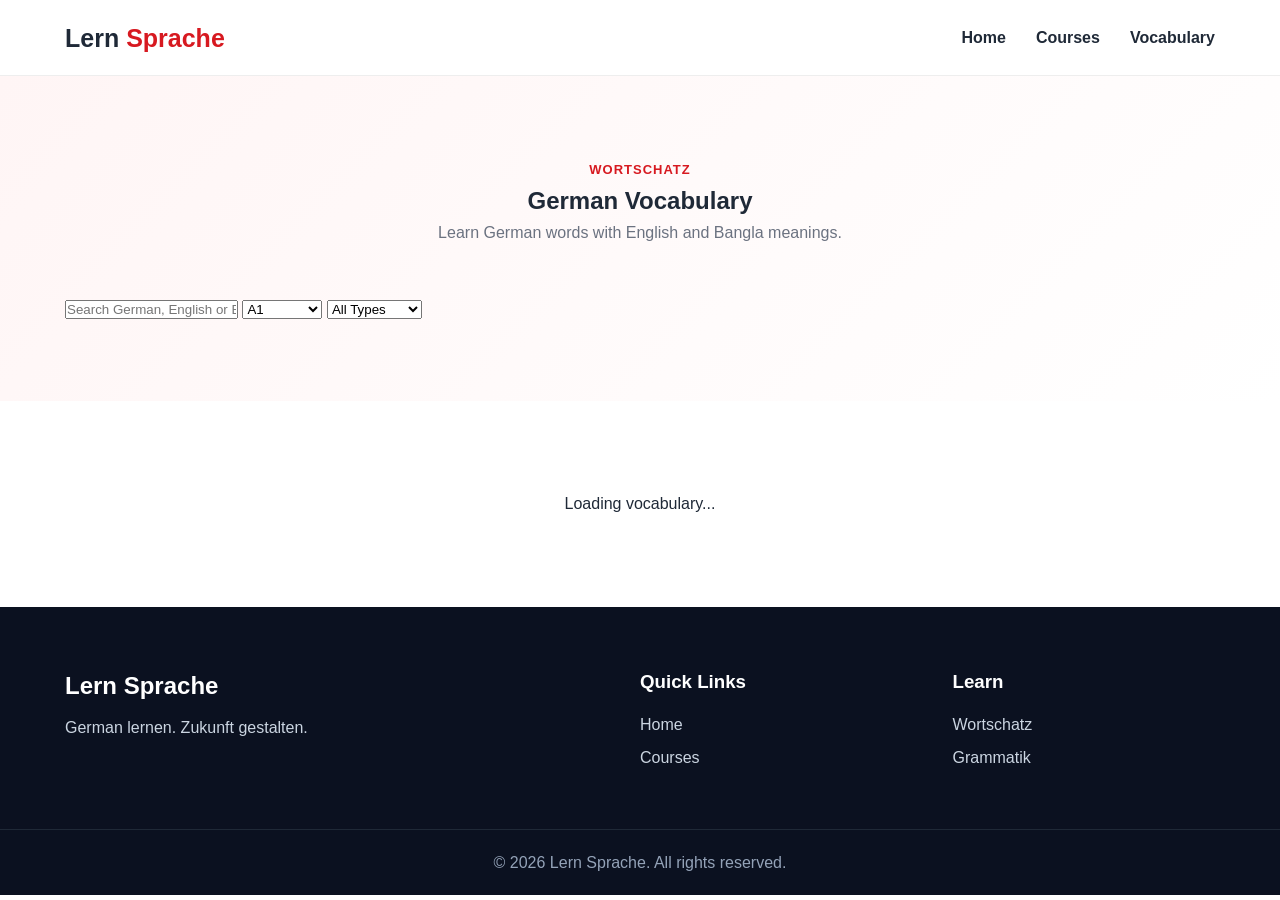
==== vocabulary/index.html @ 640fc01c "Create vocabulary index HTML file This HTML file serves as the vocabulary section for a language lea" ====
<!DOCTYPE html>
<html lang="en">

<head>

    <meta charset="UTF-8">

    <meta name="viewport" content="width=device-width, initial-scale=1.0">

    <title>Lern Sprache | Wortschatz</title>

    <link rel="stylesheet" href="../css/style.css">

</head>


<body>


<header class="header">

    <div class="container nav-container">

        <a href="../index.html" class="logo">
            Lern <span>Sprache</span>
        </a>

        <nav class="navbar">

            <a href="../index.html">Home</a>

            <a href="../index.html#courses">
                Courses
            </a>

            <a href="index.html">
                Vocabulary
            </a>

        </nav>

        <button class="menu-btn" id="menuBtn">
            ☰
        </button>

    </div>

</header>



<section class="course-detail-hero">

    <div class="container">

        <div class="section-heading">

            <span class="section-label">
                Wortschatz
            </span>

            <h1>
                German Vocabulary
            </h1>

            <p>
                Learn German words with English and Bangla meanings.
            </p>

        </div>


        <!-- SEARCH -->

        <div class="vocabulary-controls">

            <input
                type="text"
                id="searchInput"
                placeholder="Search German, English or Bangla..."
            >


            <select id="levelFilter">

                <option value="A1">
                    A1
                </option>

                <option value="A2">
                    A2
                </option>

                <option value="B1">
                    B1
                </option>

                <option value="ALL">
                    All Levels
                </option>

            </select>


            <select id="typeFilter">

                <option value="ALL">
                    All Types
                </option>

                <option value="Nomen">
                    Nomen
                </option>

                <option value="Verb">
                    Verben
                </option>

                <option value="Adjektiv">
                    Adjektive
                </option>

                <option value="Adverb">
                    Adverbien
                </option>

                <option value="Expression">
                    Expressions
                </option>

            </select>

        </div>

    </div>

</section>



<section class="section">

    <div class="container">

        <div
            id="vocabularyContainer"
            class="vocabulary-grid"
        >

            <p class="loading">
                Loading vocabulary...
            </p>

        </div>

    </div>

</section>



<footer class="footer">

    <div class="container footer-container">

        <div>

            <h2 class="footer-logo">
                Lern Sprache
            </h2>

            <p>
                German lernen. Zukunft gestalten.
            </p>

        </div>

        <div>

            <h3>
                Quick Links
            </h3>

            <a href="../index.html">
                Home
            </a>

            <a href="../index.html#courses">
                Courses
            </a>

        </div>

        <div>

            <h3>
                Learn
            </h3>

            <a href="index.html">
                Wortschatz
            </a>

            <a href="#">
                Grammatik
            </a>

        </div>

    </div>


    <div class="copyright">

        <p>
            © 2026 Lern Sprache. All rights reserved.
        </p>

    </div>

</footer>



<script src="../js/main.js"></script>

<script src="../js/vocabulary.js"></script>

</body>

</html>
---- css/style.css ----
/* =========================
   GLOBAL
========================= */

* {
    margin: 0;
    padding: 0;
    box-sizing: border-box;
}


html {
    scroll-behavior: smooth;
}


body {
    font-family: Arial, Helvetica, sans-serif;
    color: #1f2937;
    background: #ffffff;
    line-height: 1.6;
}


a {
    text-decoration: none;
    color: inherit;
}


.container {
    width: 90%;
    max-width: 1150px;
    margin: auto;
}


.section {
    padding: 90px 0;
}


/* =========================
   HEADER
========================= */

.header {
    position: sticky;
    top: 0;
    z-index: 1000;
    background: #ffffff;
    border-bottom: 1px solid #eeeeee;
}


.nav-container {
    height: 75px;
    display: flex;
    align-items: center;
    justify-content: space-between;
}


.logo {
    font-size: 25px;
    font-weight: 800;
}


.logo span {
    color: #d71920;
}


.navbar {
    display: flex;
    gap: 30px;
}


.navbar a {
    font-weight: 600;
    transition: 0.3s;
}


.navbar a:hover {
    color: #d71920;
}


.menu-btn {
    display: none;
    border: none;
    background: none;
    font-size: 28px;
    cursor: pointer;
}


/* =========================
   HERO
========================= */

.hero {
    background: linear-gradient(
        135deg,
        #fff5f5,
        #ffffff
    );

    padding: 100px 0;
}


.hero-container {
    display: grid;
    grid-template-columns: 1.3fr 0.7fr;
    gap: 60px;
    align-items: center;
}


.hero-label {
    display: inline-block;
    margin-bottom: 20px;
    padding: 8px 15px;
    background: #ffffff;
    border-radius: 30px;
    font-size: 14px;
    font-weight: 600;
}


.hero h1 {
    font-size: 58px;
    line-height: 1.1;
    margin-bottom: 15px;
}


.hero h1 span {
    color: #d71920;
}


.hero-bangla {
    font-size: 24px;
    font-weight: 700;
    margin-bottom: 15px;
}


.hero-description {
    max-width: 650px;
    color: #6b7280;
    font-size: 18px;
}


.hero-buttons {
    display: flex;
    gap: 15px;
    margin-top: 30px;
}


/* =========================
   BUTTONS
========================= */

.btn {
    display: inline-block;
    padding: 13px 24px;
    border-radius: 8px;
    font-weight: 700;
    border: none;
    cursor: pointer;
}


.btn-primary {
    background: #d71920;
    color: #ffffff;
}


.btn-primary:hover {
    background: #b9141a;
}


.btn-secondary {
    border: 1px solid #d71920;
    color: #d71920;
    background: #ffffff;
}


.btn-secondary:hover {
    background: #fff0f0;
}


.btn-disabled {
    background: #dddddd;
    color: #777777;
    width: 100%;
    cursor: not-allowed;
}


/* =========================
   HERO CARD
========================= */

.hero-card {
    background: #ffffff;
    padding: 45px 30px;
    border-radius: 20px;
    text-align: center;
    box-shadow: 0 15px 40px rgba(0, 0, 0, 0.08);
}


.german-flag {
    font-size: 70px;
    margin-bottom: 15px;
}


.hero-card h3 {
    font-size: 28px;
}


.hero-card p {
    color: #777777;
    margin: 10px 0 25px;
}


.hero-levels {
    display: flex;
    justify-content: center;
    gap: 10px;
}


.hero-levels span {
    width: 50px;
    height: 50px;
    display: flex;
    align-items: center;
    justify-content: center;
    background: #111827;
    color: #ffffff;
    border-radius: 50%;
    font-weight: bold;
}


/* =========================
   SECTION HEADING
========================= */

.section-heading {
    text-align: center;
    max-width: 700px;
    margin: 0 auto 50px;
}


.section-label {
    color: #d71920;
    font-weight: 700;
    text-transform: uppercase;
    font-size: 13px;
    letter-spacing: 1px;
}


.section-heading h2 {
    font-size: 38px;
    margin: 10px 0;
}


.section-heading p {
    color: #6b7280;
}


/* =========================
   FEATURES
========================= */

.features {
    display: grid;
    grid-template-columns: repeat(4, 1fr);
    gap: 20px;
}


.feature-card {
    padding: 30px;
    border: 1px solid #eeeeee;
    border-radius: 15px;
    transition: 0.3s;
}


.feature-card:hover {
    transform: translateY(-5px);
    box-shadow: 0 10px 30px rgba(0, 0, 0, 0.07);
}


.feature-icon {
    font-size: 35px;
    margin-bottom: 15px;
}


.feature-card h3 {
    margin-bottom: 10px;
}


.feature-card p {
    color: #6b7280;
}


/* =========================
   COURSES
========================= */

.courses-section {
    background: #f8fafc;
}


.courses-grid {
    display: grid;
    grid-template-columns: repeat(4, 1fr);
    gap: 20px;
}


.course-card {
    background: #ffffff;
    border-radius: 16px;
    padding: 28px;
    border: 1px solid #eeeeee;
    transition: 0.3s;
}


.course-card:hover {
    transform: translateY(-6px);
    box-shadow: 0 15px 35px rgba(0, 0, 0, 0.08);
}


.course-card.coming-soon {
    opacity: 0.75;
}


.course-top {
    display: flex;
    justify-content: space-between;
    align-items: center;
    margin-bottom: 20px;
}


.course-level {
    background: #111827;
    color: #ffffff;
    padding: 7px 13px;
    border-radius: 20px;
    font-weight: 700;
}


.coming-badge {
    font-size: 11px;
    background: #eeeeee;
    padding: 5px 8px;
    border-radius: 10px;
}


.course-card h3 {
    font-size: 25px;
}


.course-bangla {
    color: #d71920;
    font-weight: 600;
}


.course-description {
    margin: 15px 0;
    color: #6b7280;
    font-size: 14px;
}


.course-info {
    display: grid;
    grid-template-columns: 1fr 1fr;
    gap: 10px;
    margin: 20px 0;
}


.course-info div {
    background: #f8fafc;
    padding: 10px;
    border-radius: 8px;
}


.course-info small {
    display: block;
    color: #777777;
}


.course-info strong {
    display: block;
    margin-top: 3px;
}


.course-btn {
    width: 100%;
    text-align: center;
}


.loading,
.error {
    text-align: center;
    grid-column: 1 / -1;
}


/* =========================
   LEARNING
========================= */

.learning-grid {
    display: grid;
    grid-template-columns: repeat(6, 1fr);
    gap: 15px;
}


.learning-card {
    text-align: center;
    padding: 25px 10px;
    border: 1px solid #eeeeee;
    border-radius: 12px;
}


.learning-card span {
    font-size: 30px;
}


.learning-card h3 {
    margin-top: 10px;
}


.learning-card p {
    color: #777777;
    font-size: 14px;
}


/* =========================
   CTA
========================= */

.cta {
    padding: 90px 0;
    background: #111827;
    color: #ffffff;
    text-align: center;
}


.cta h2 {
    font-size: 40px;
    margin-bottom: 10px;
}


.cta p {
    margin-bottom: 25px;
    color: #d1d5db;
}


/* =========================
   FOOTER
========================= */

.footer {
    background: #0b1120;
    color: #ffffff;
    padding-top: 60px;
}


.footer-container {
    display: grid;
    grid-template-columns: 2fr 1fr 1fr;
    gap: 50px;
    padding-bottom: 50px;
}


.footer-logo {
    color: #ffffff;
    margin-bottom: 10px;
}


.footer-container h3 {
    margin-bottom: 15px;
}


.footer-container a {
    display: block;
    color: #cbd5e1;
    margin-bottom: 8px;
}


.footer-container p {
    color: #cbd5e1;
}


.copyright {
    border-top: 1px solid #1f2937;
    text-align: center;
    padding: 20px;
    color: #94a3b8;
}


/* =========================
   RESPONSIVE
========================= */

@media (max-width: 900px) {

    .hero-container {
        grid-template-columns: 1fr;
    }


    .features {
        grid-template-columns: repeat(2, 1fr);
    }


    .courses-grid {
        grid-template-columns: repeat(2, 1fr);
    }


    .learning-grid {
        grid-template-columns: repeat(3, 1fr);
    }

}


@media (max-width: 650px) {

    .navbar {
        display: none;
        position: absolute;
        top: 75px;
        left: 0;
        right: 0;
        background: #ffffff;
        flex-direction: column;
        padding: 20px;
        border-bottom: 1px solid #eeeeee;
    }


    .navbar.active {
        display: flex;
    }


    .menu-btn {
        display: block;
    }


    .hero {
        padding: 70px 0;
    }


    .hero h1 {
        font-size: 42px;
    }


    .hero-bangla {
        font-size: 20px;
    }


    .features {
        grid-template-columns: 1fr;
    }


    .courses-grid {
        grid-template-columns: 1fr;
    }


    .learning-grid {
        grid-template-columns: repeat(2, 1fr);
    }


    .footer-container {
        grid-template-columns: 1fr;
    }


    .section-heading h2 {
        font-size: 30px;
    }

}
/* =========================
   COURSE DETAIL PAGE
========================= */

.course-detail-hero {
    padding: 80px 0;
    background: linear-gradient(
        135deg,
        #fff5f5,
        #ffffff
    );
}


.back-link {
    display: inline-block;
    margin-bottom: 35px;
    color: #d71920;
    font-weight: 700;
}


.course-detail-content {
    max-width: 850px;
}


.course-level-large {
    display: inline-flex;
    align-items: center;
    justify-content: center;

    width: 80px;
    height: 80px;

    background: #111827;
    color: #ffffff;

    border-radius: 50%;

    font-size: 25px;
    font-weight: 800;

    margin-bottom: 25px;
}


.course-detail-content h1 {
    font-size: 55px;
    line-height: 1.1;
    margin-bottom: 8px;
}


.course-title-bangla {
    color: #d71920;
    font-size: 23px;
    font-weight: 700;
    margin-bottom: 20px;
}


.course-detail-description {
    max-width: 750px;
    color: #6b7280;
    font-size: 18px;
}


.course-detail-meta {
    display: flex;
    gap: 20px;
    margin-top: 35px;
}


.course-detail-meta div {
    background: #ffffff;
    padding: 18px 25px;
    border-radius: 10px;
    min-width: 170px;
    box-shadow: 0 8px 25px rgba(0, 0, 0, 0.06);
}


.course-detail-meta span {
    display: block;
    font-size: 13px;
    color: #777777;
}


.course-detail-meta strong {
    display: block;
    font-size: 20px;
    margin-top: 5px;
}


/* =========================
   LEARNING OUTCOMES
========================= */

.outcomes-grid {
    display: grid;
    grid-template-columns: repeat(4, 1fr);
    gap: 20px;
}


.outcome-card {
    padding: 30px;
    border: 1px solid #eeeeee;
    border-radius: 15px;
    background: #ffffff;
}


.outcome-icon {
    font-size: 40px;
    margin-bottom: 15px;
}


.outcome-card h3 {
    font-size: 22px;
}


.outcome-english {
    color: #d71920;
    font-size: 14px;
    font-weight: 600;
}


.outcome-card p {
    margin-top: 15px;
    color: #6b7280;
}


/* =========================
   GRAMMAR
========================= */

.grammar-section {
    background: #f8fafc;
}


.grammar-box,
.vocabulary-box {
    max-width: 850px;
    margin: auto;

    display: flex;
    gap: 25px;
    align-items: flex-start;

    background: #ffffff;

    padding: 35px;

    border-radius: 15px;

    border: 1px solid #eeeeee;
}


.grammar-icon,
.vocabulary-icon {
    font-size: 40px;
}


.grammar-box h3,
.vocabulary-box h3 {
    font-size: 25px;
    margin-bottom: 8px;
}


.grammar-box p,
.vocabulary-box p {
    color: #6b7280;
}


/* =========================
   COURSE CTA
========================= */

.course-cta {
    padding: 90px 0;
    background: #111827;
    color: #ffffff;
    text-align: center;
}


.course-cta-content {
    max-width: 700px;
    margin: auto;
}


.course-cta-content h2 {
    font-size: 40px;
    margin: 10px 0;
}


.course-cta-content p {
    color: #d1d5db;
}


.cta-price {
    font-size: 30px;
    font-weight: 800;
    margin: 20px 0;
}


/* =========================
   COURSE RESPONSIVE
========================= */

@media (max-width: 900px) {

    .outcomes-grid {
        grid-template-columns: repeat(2, 1fr);
    }

}


@media (max-width: 650px) {

    .course-detail-content h1 {
        font-size: 40px;
    }


    .course-detail-meta {
        flex-direction: column;
    }


    .course-detail-meta div {
        width: 100%;
    }


    .outcomes-grid {
        grid-template-columns: 1fr;
    }


    .grammar-box,
    .vocabulary-box {
        flex-direction: column;
    }

}
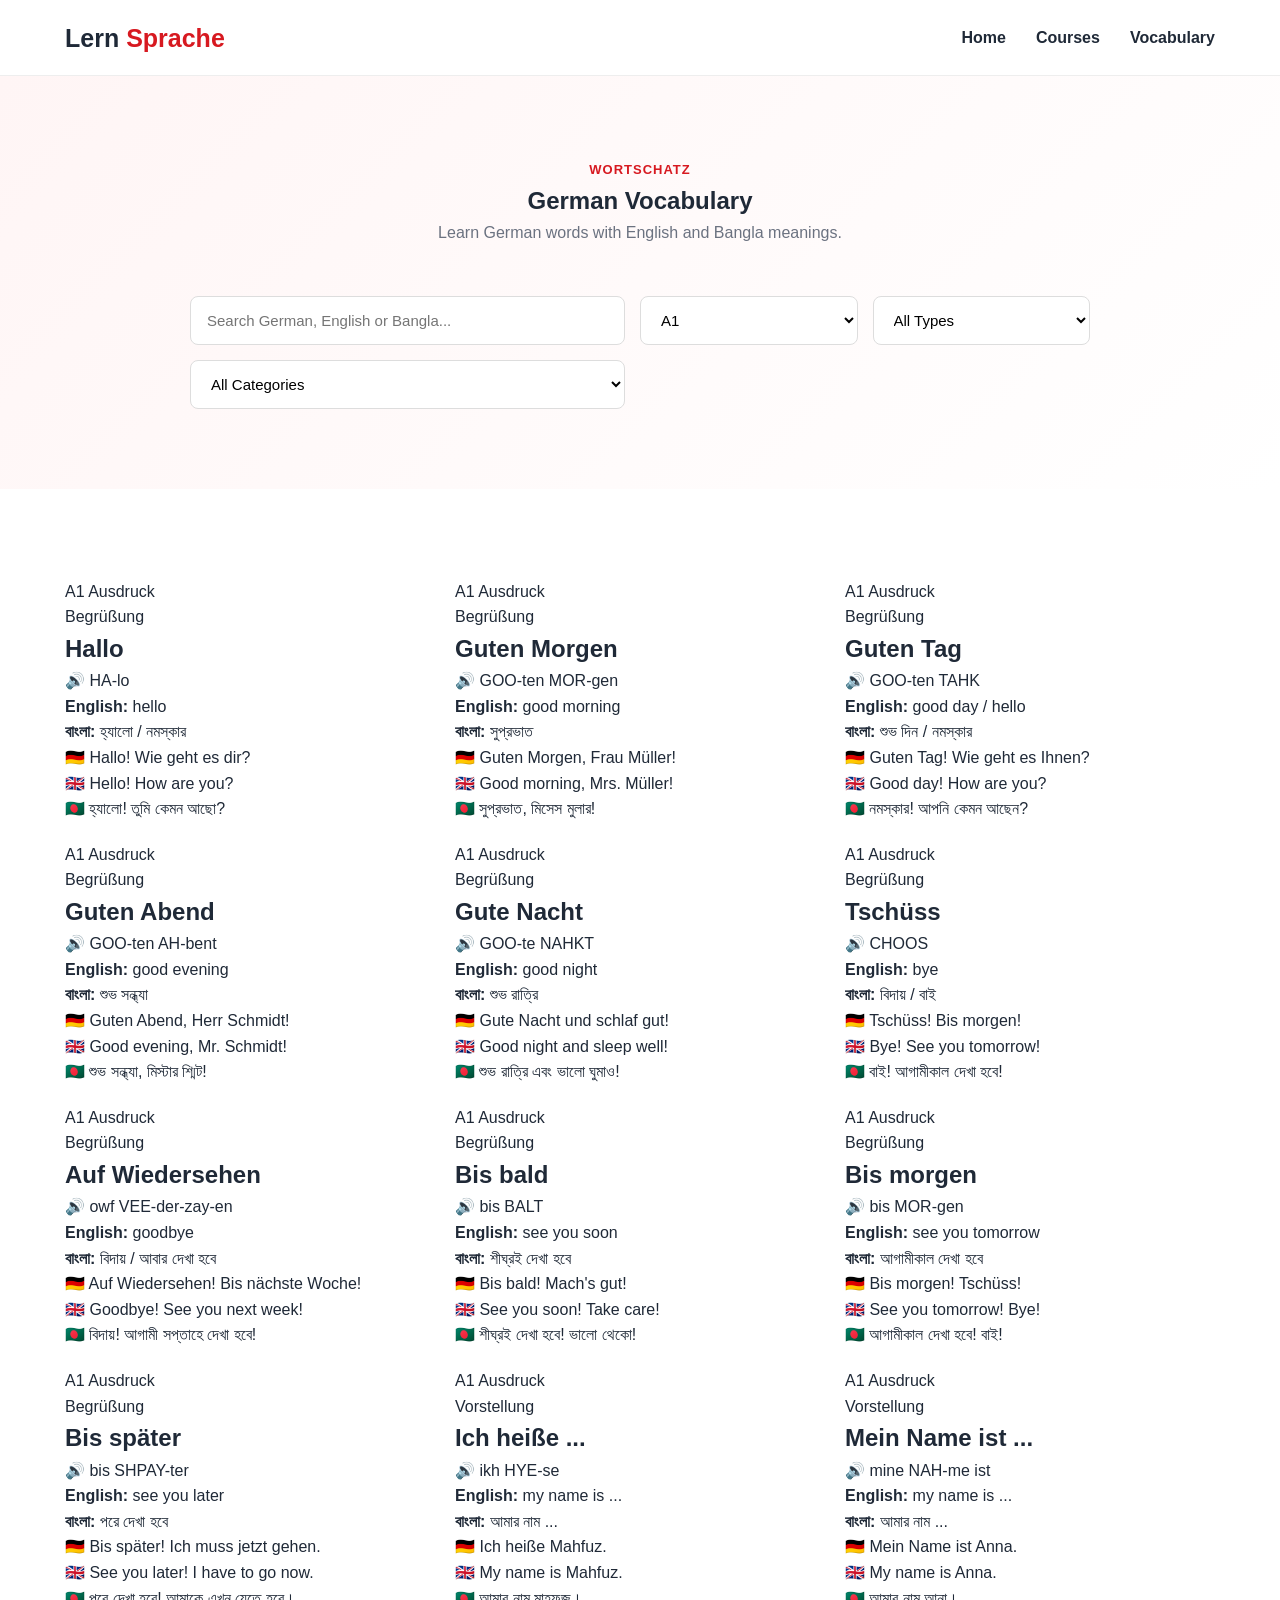
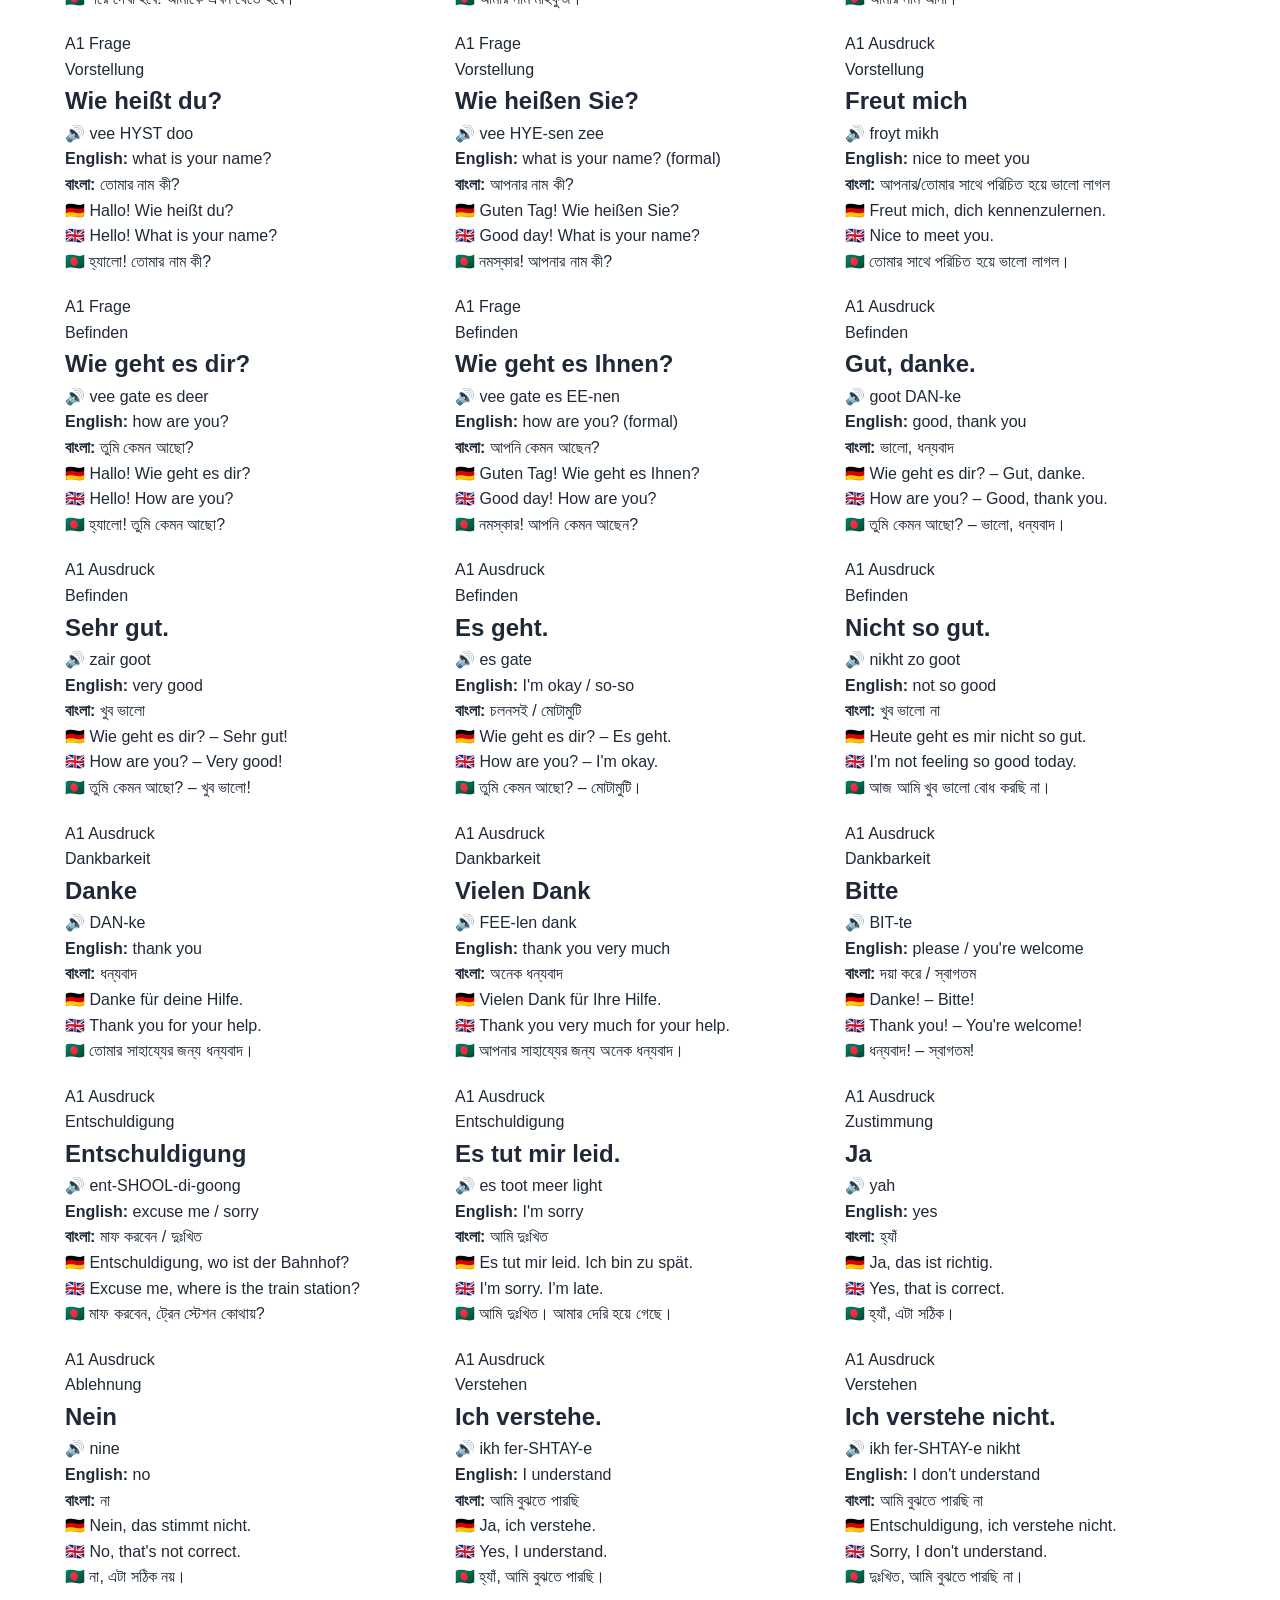
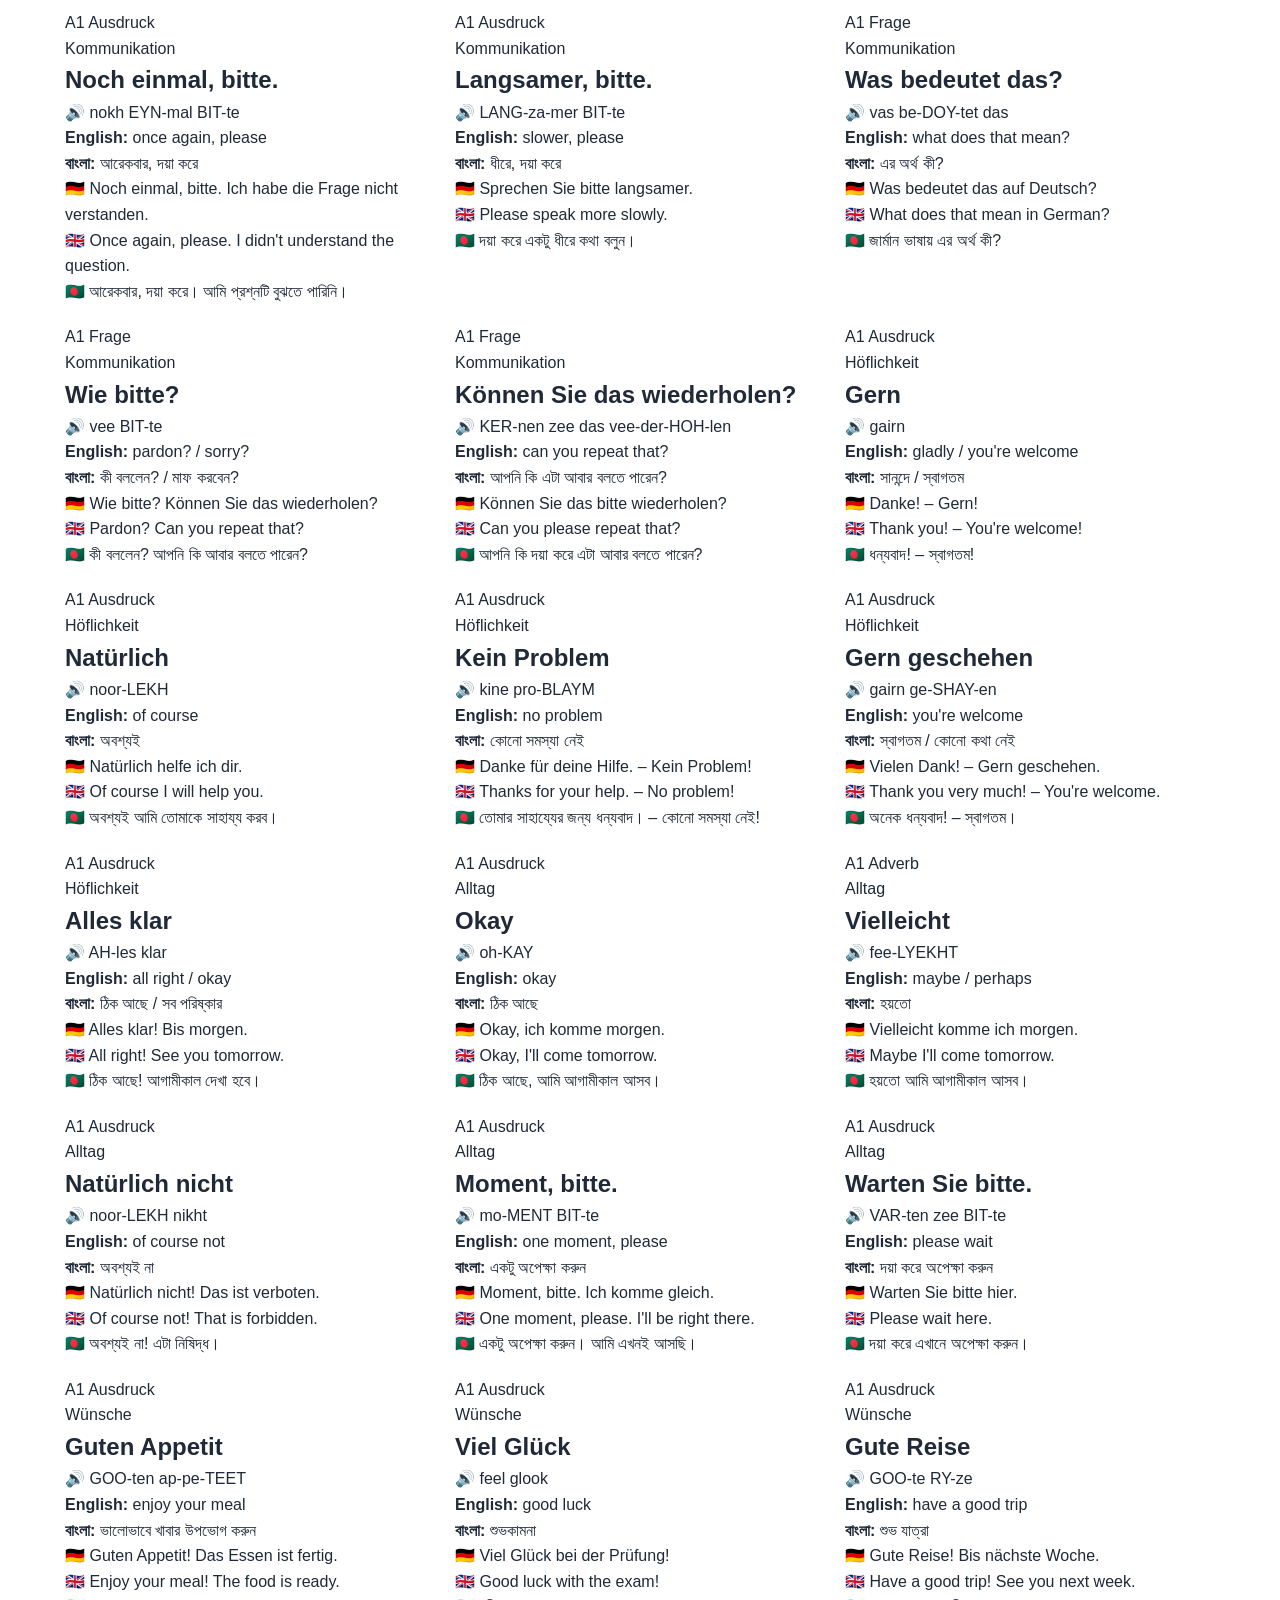
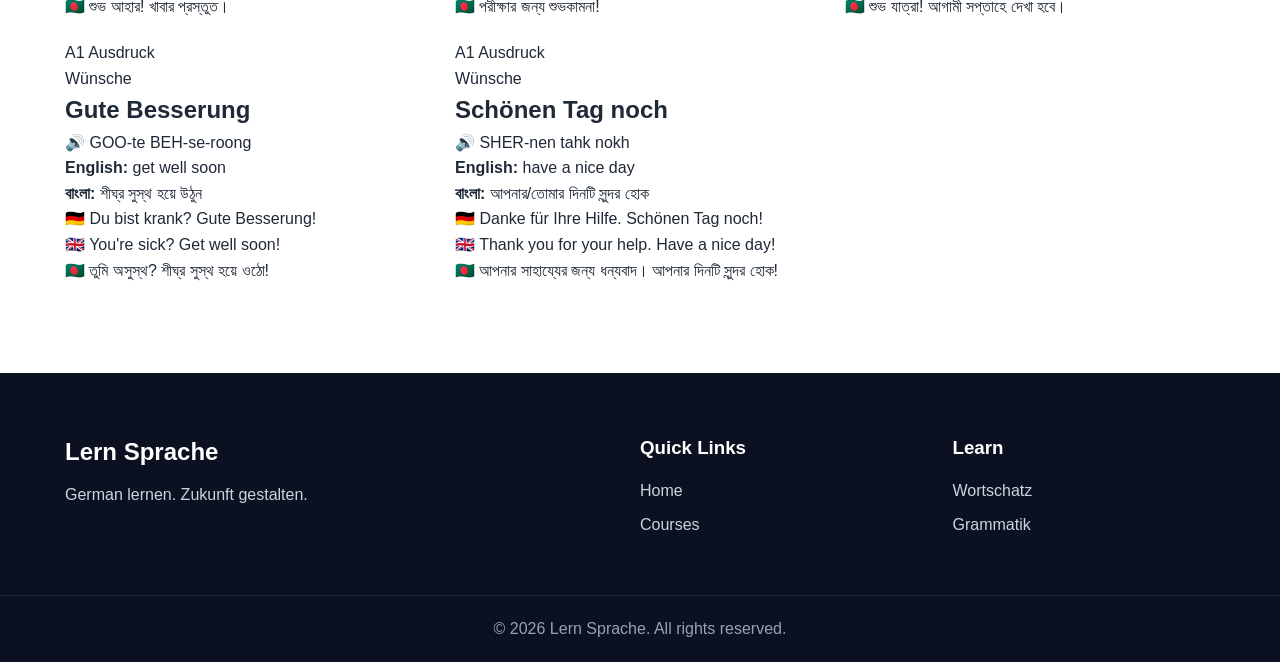
==== commit 0c0da11a: "Update index.html" ====
--- a/vocabulary/index.html
+++ b/vocabulary/index.html
@@ -129,6 +129,10 @@
                 </option>
 
             </select>
+            <select id="categoryFilter">
+                <option value="all">All categories</option>option>
+            </select>   
+            
 
         </div>
 
--- a/css/style.css
+++ b/css/style.css
@@ -919,3 +919,163 @@
     }
 
 }
+/* =========================
+   VOCABULARY PAGE
+========================= */
+
+.vocabulary-controls {
+    display: grid;
+    grid-template-columns: 2fr 1fr 1fr;
+    gap: 15px;
+    max-width: 900px;
+    margin: 40px auto 0;
+}
+
+
+.vocabulary-controls input,
+.vocabulary-controls select {
+    width: 100%;
+    padding: 14px 16px;
+    border: 1px solid #dddddd;
+    border-radius: 8px;
+    font-size: 15px;
+    background: #ffffff;
+}
+
+
+.vocabulary-controls input:focus,
+.vocabulary-controls select:focus {
+    outline: none;
+    border-color: #d71920;
+}
+
+
+.vocabulary-grid {
+    display: grid;
+    grid-template-columns: repeat(3, 1fr);
+    gap: 20px;
+}
+
+
+.vocab-card {
+    background: #ffffff;
+    border: 1px solid #eeeeee;
+    border-radius: 15px;
+    padding: 25px;
+    transition: 0.3s;
+}
+
+
+.vocab-card:hover {
+    transform: translateY(-5px);
+    box-shadow: 0 12px 30px rgba(0, 0, 0, 0.08);
+}
+
+
+.vocab-card-top {
+    display: flex;
+    justify-content: space-between;
+    align-items: center;
+}
+
+
+.vocab-level {
+    background: #111827;
+    color: #ffffff;
+    padding: 5px 10px;
+    border-radius: 15px;
+    font-size: 12px;
+    font-weight: 700;
+}
+
+
+.vocab-type {
+    color: #d71920;
+    font-size: 13px;
+    font-weight: 600;
+}
+
+
+.vocab-word {
+    font-size: 30px;
+    margin-top: 20px;
+    margin-bottom: 5px;
+}
+
+
+.vocab-grammar {
+    color: #777777;
+    font-size: 13px;
+}
+
+
+.vocab-meaning {
+    margin-top: 20px;
+}
+
+
+.vocab-meaning p {
+    margin-bottom: 7px;
+}
+
+
+.vocab-example {
+    margin-top: 20px;
+    padding: 15px;
+    background: #f8fafc;
+    border-radius: 8px;
+}
+
+
+.vocab-example p {
+    margin-top: 5px;
+    font-style: italic;
+}
+
+
+.no-results {
+    grid-column: 1 / -1;
+    text-align: center;
+    padding: 60px 20px;
+}
+
+
+@media (max-width: 900px) {
+
+    .vocabulary-grid {
+        grid-template-columns: repeat(2, 1fr);
+    }
+
+}
+
+
+@media (max-width: 650px) {
+
+    .vocabulary-controls {
+        grid-template-columns: 1fr;
+    }
+
+
+    .vocabulary-grid {
+        grid-template-columns: 1fr;
+    }
+
+}
+.learning-card {
+    text-decoration: none;
+    color: inherit;
+    display: block;
+}
+
+.learning-card:hover {
+    text-decoration: none;
+}
+.learning-card {
+    text-decoration: none;
+    color: inherit;
+    display: block;
+}
+
+.learning-card:hover {
+    text-decoration: none;
+}
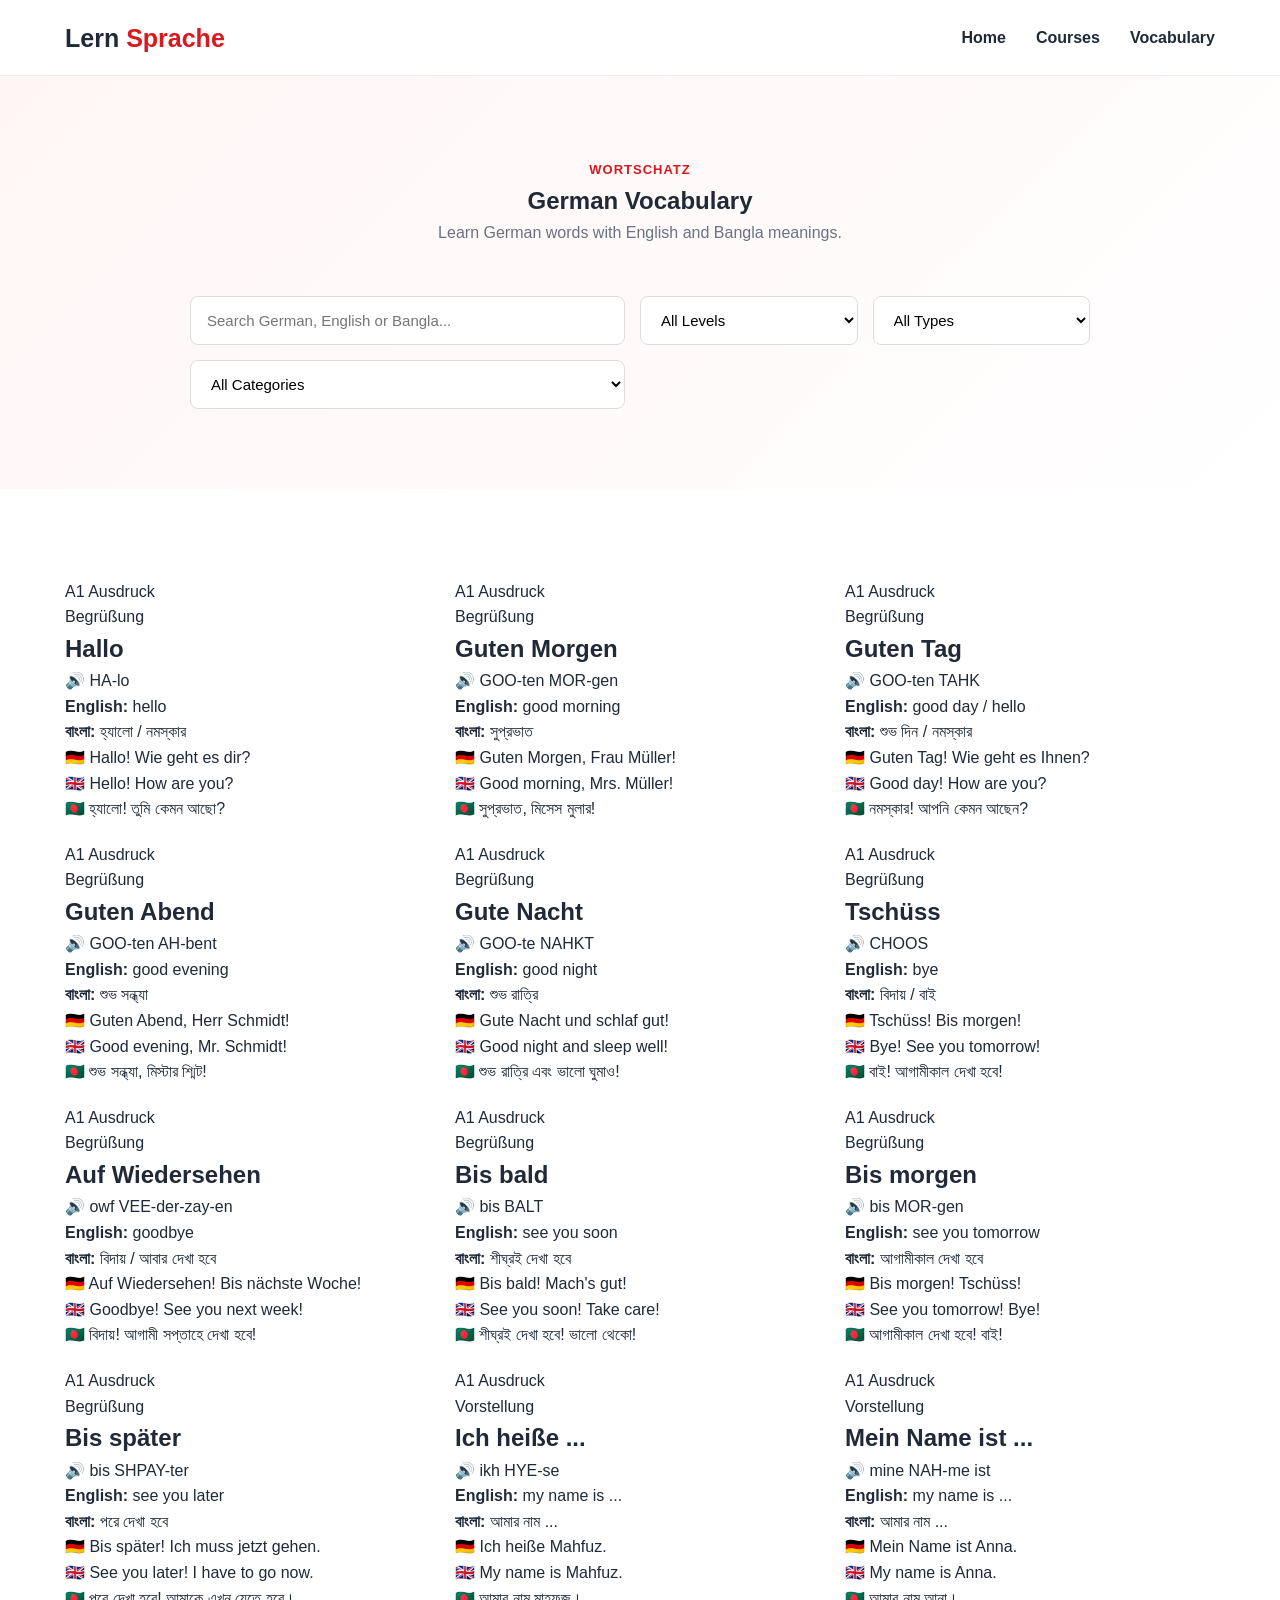
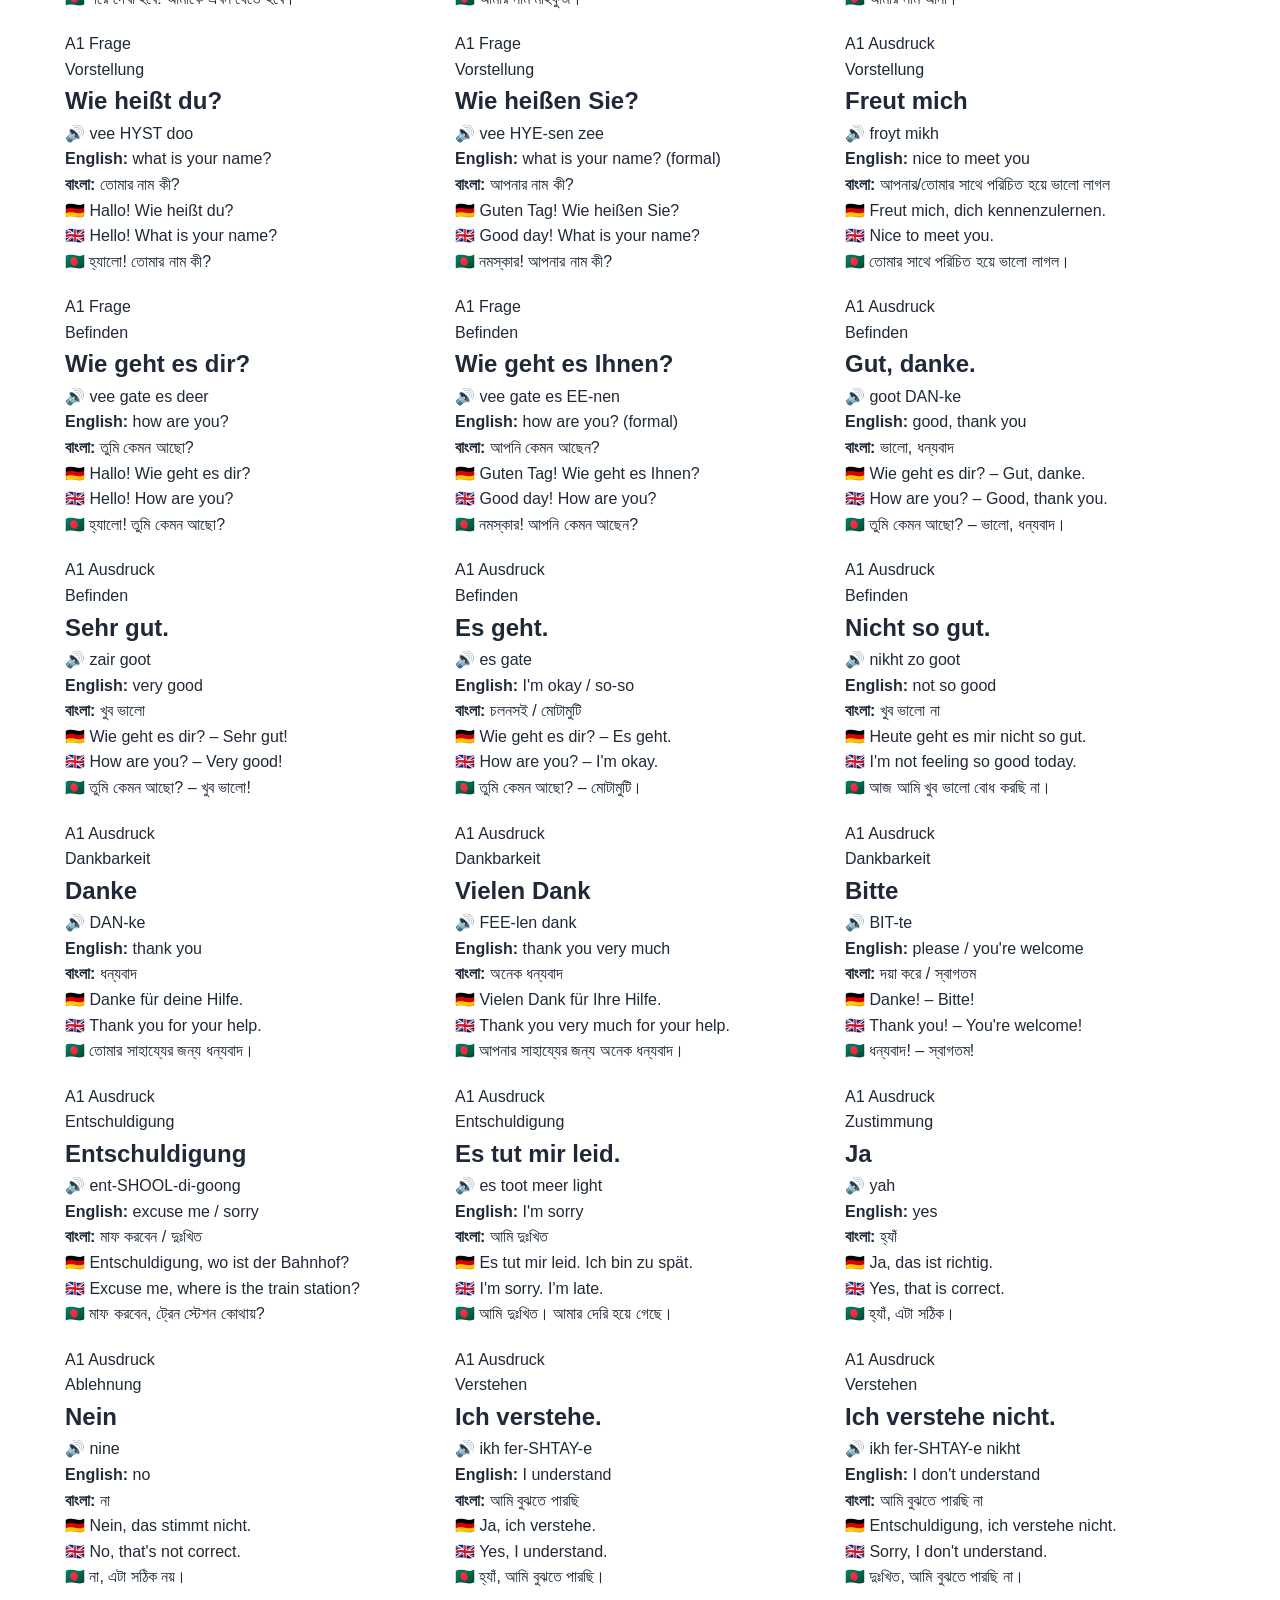
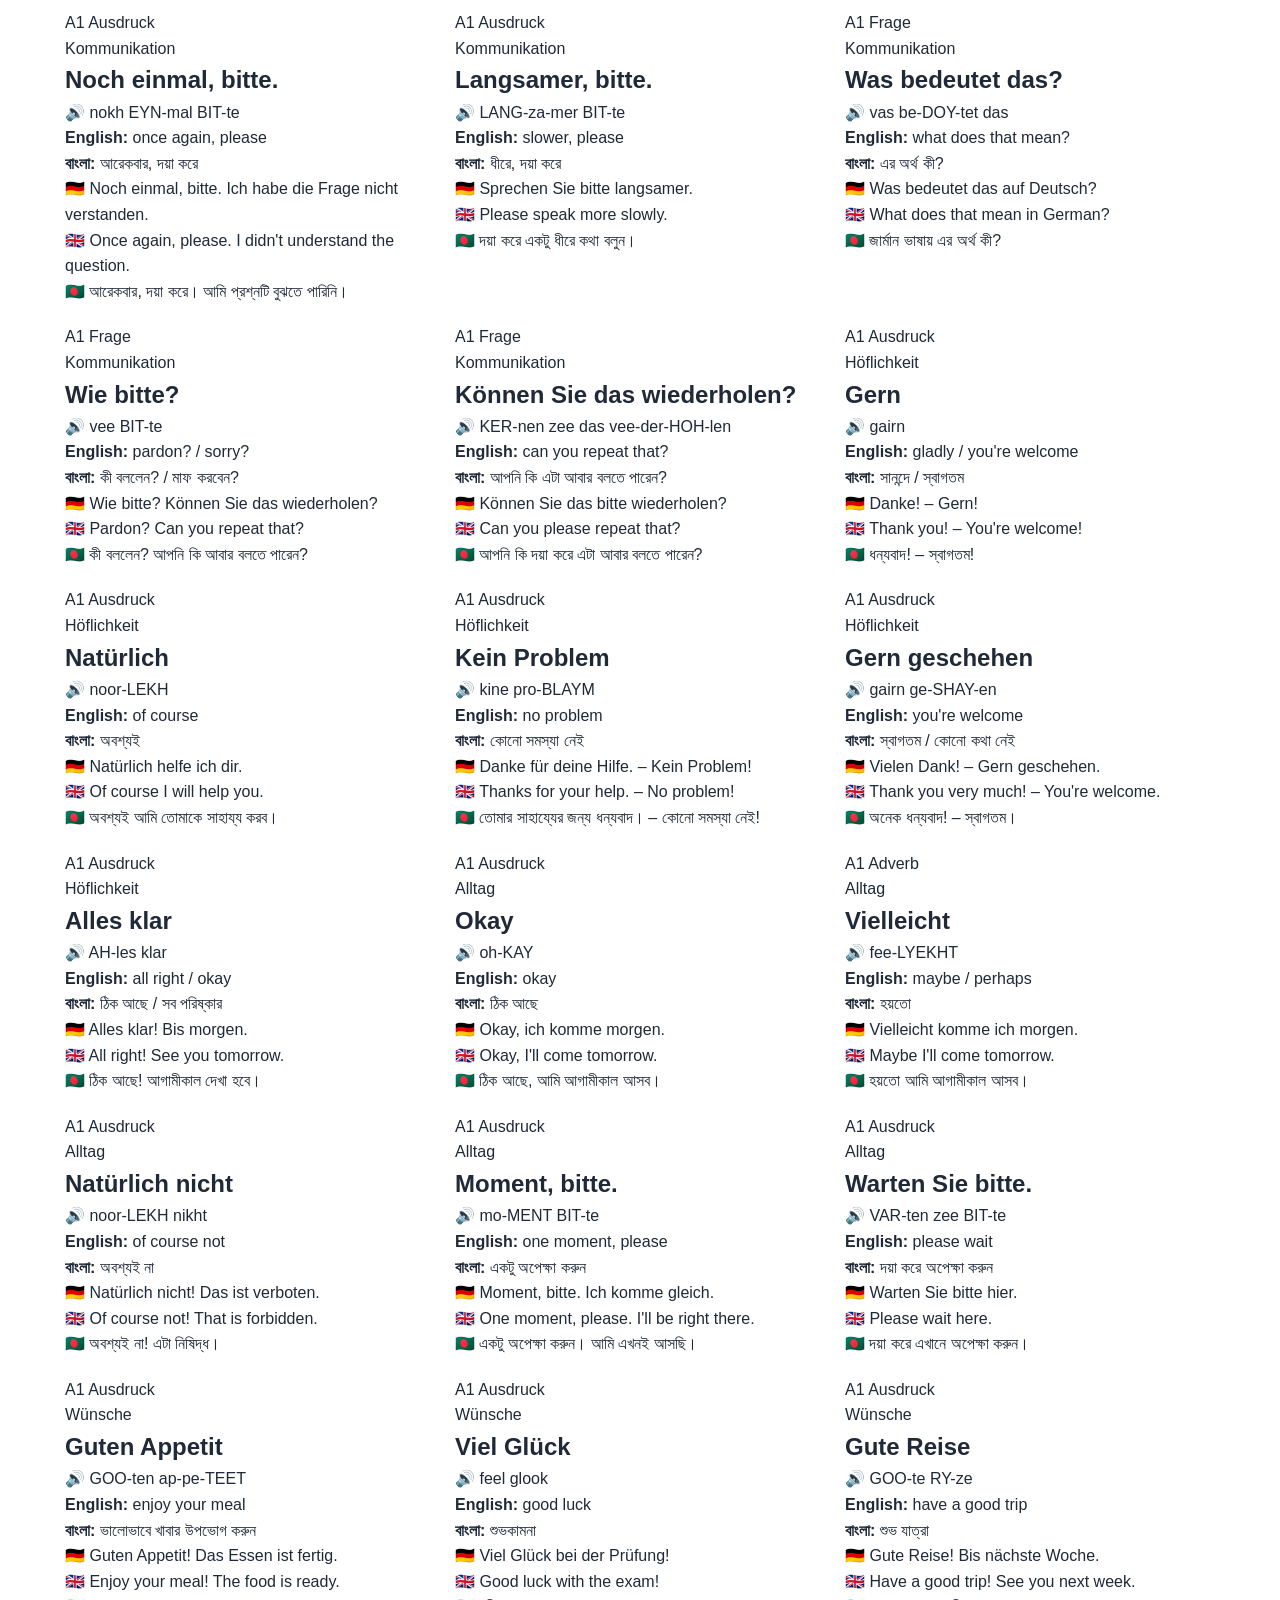
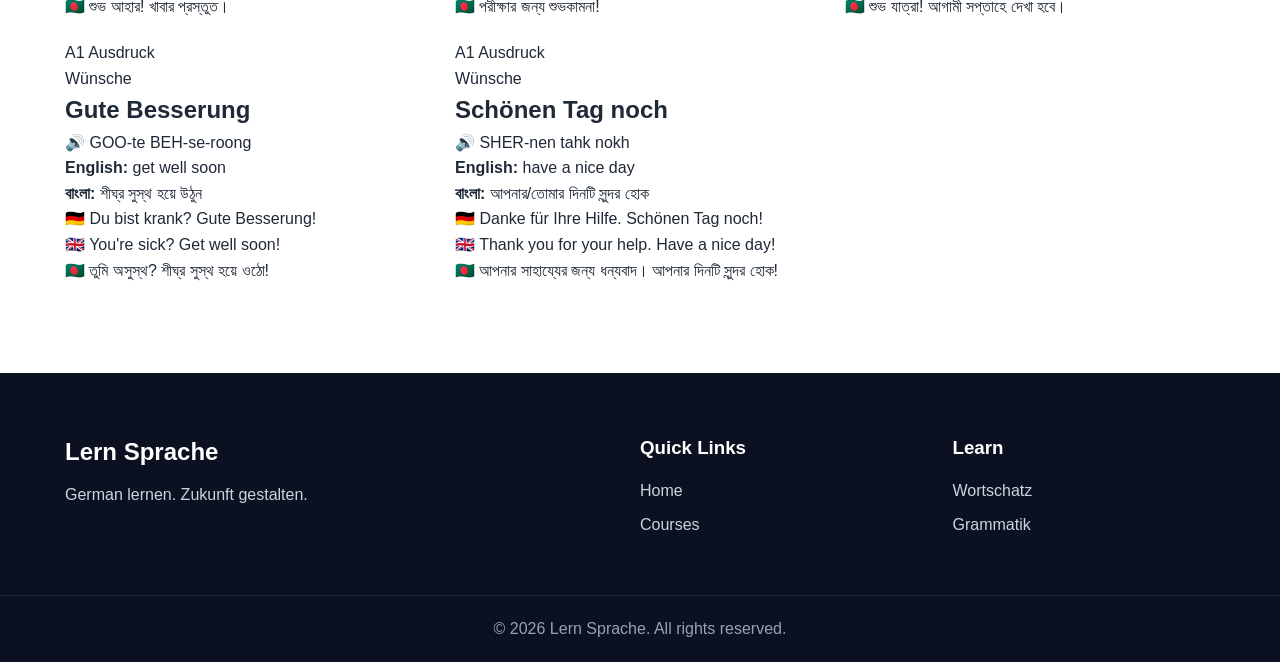
==== commit f5a77fd1: "Refactor search and filter controls in index.html" ====
--- a/vocabulary/index.html
+++ b/vocabulary/index.html
@@ -72,69 +72,65 @@
 
         <!-- SEARCH -->
 
-        <div class="vocabulary-controls">
-
-            <input
-                type="text"
-                id="searchInput"
-                placeholder="Search German, English or Bangla..."
-            >
-
-
-            <select id="levelFilter">
-
-                <option value="A1">
-                    A1
-                </option>
-
-                <option value="A2">
-                    A2
-                </option>
-
-                <option value="B1">
-                    B1
-                </option>
-
-                <option value="ALL">
-                    All Levels
-                </option>
-
-            </select>
-
-
-            <select id="typeFilter">
-
-                <option value="ALL">
-                    All Types
-                </option>
-
-                <option value="Nomen">
-                    Nomen
-                </option>
-
-                <option value="Verb">
-                    Verben
-                </option>
-
-                <option value="Adjektiv">
-                    Adjektive
-                </option>
-
-                <option value="Adverb">
-                    Adverbien
-                </option>
-
-                <option value="Expression">
-                    Expressions
-                </option>
-
-            </select>
-            <select id="categoryFilter">
-                <option value="all">All categories</option>option>
-            </select>   
-            
-
-        </div>
+<div class="vocabulary-controls">
+
+    <input
+        type="text"
+        id="searchInput"
+        placeholder="Search German, English or Bangla..."
+    >
+
+    <select id="levelFilter">
+
+        <option value="all">
+            All Levels
+        </option>
+
+        <option value="A1">
+            A1
+        </option>
+
+        <option value="A2">
+            A2
+        </option>
+
+        <option value="B1">
+            B1
+        </option>
+
+    </select>
+
+
+    <select id="typeFilter">
+
+        <option value="all">
+            All Types
+        </option>
+
+        <option value="Ausdruck">
+            Ausdruck
+        </option>
+
+        <option value="Frage">
+            Frage
+        </option>
+
+        <option value="Adverb">
+            Adverb
+        </option>
+
+    </select>
+
+
+    <select id="categoryFilter">
+
+        <option value="all">
+            All Categories
+        </option>
+
+    </select>
+
+</div>
 
     </div>
 
